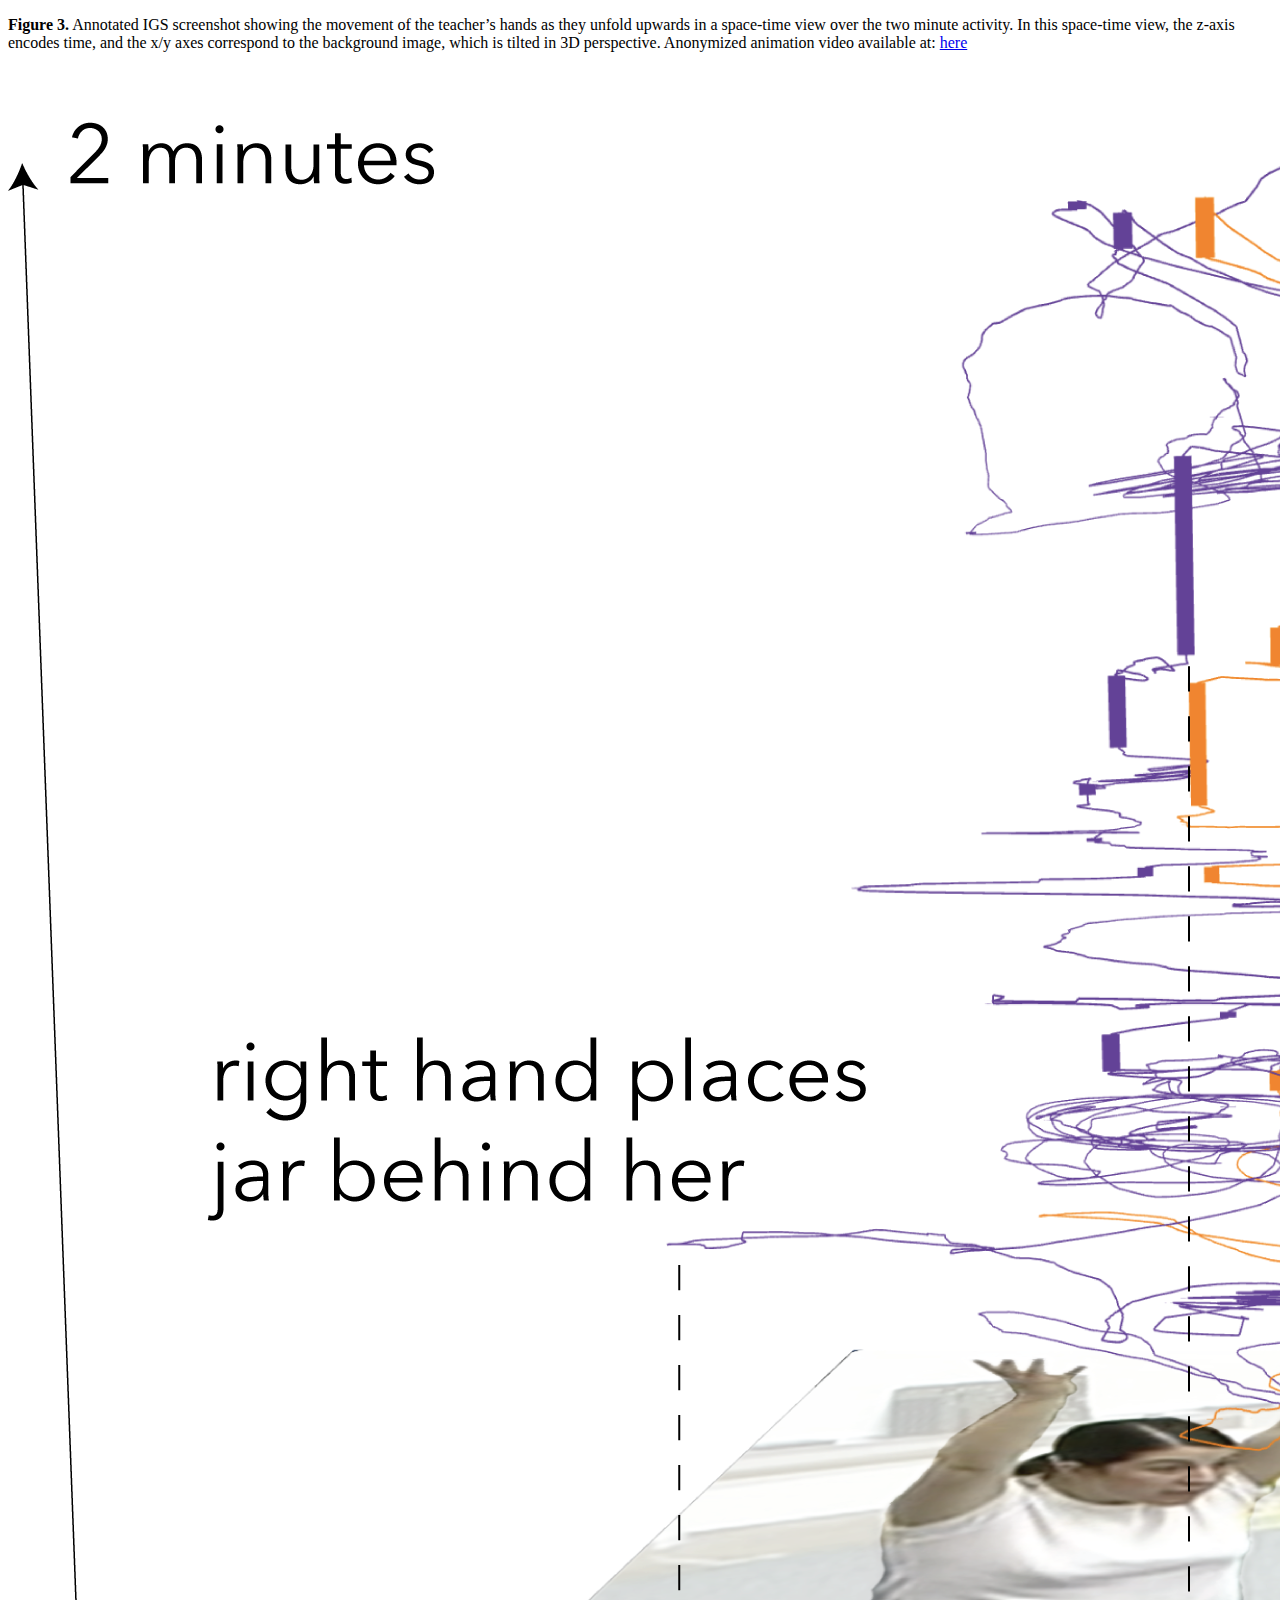
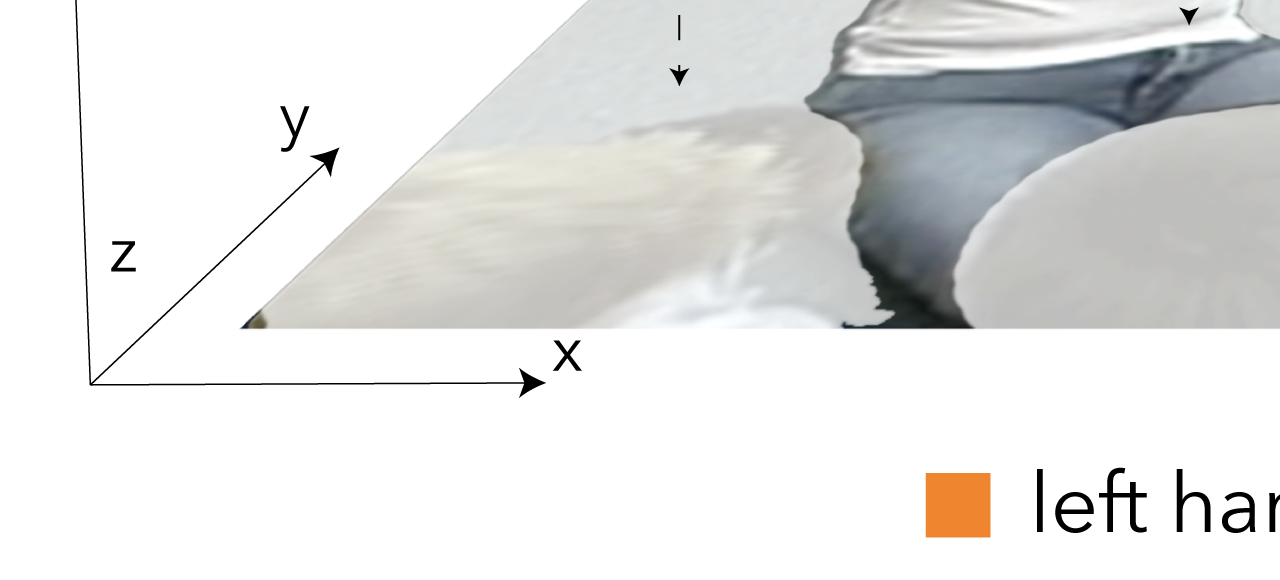
==== figure-3/index.html @ 5fbcd6fa "Update index.html" ====
<!DOCTYPE html>
<html lang="en">

<head>
    <meta name="viewport" content="width=device-width, initial-scale=1.0">
    <link rel="stylesheet" type="text/css" href="../css/image.css">
</head>

<body>
    <div class="figure">
        <p><strong>Figure 3.</strong> Annotated IGS screenshot showing the movement of the teacher’s hands as they unfold upwards in a space-time view over the two minute activity. In this space-time view, the z-axis encodes time, and the x/y axes correspond to the background image, which is tilted in 3D perspective. Anonymized animation video available at: <a href="https://youtu.be/KZyzJ3IEUpw">here</a></p>
        <img src="../images/Fig_3.png" alt="figure-3">
    </div>
</body>

</html>
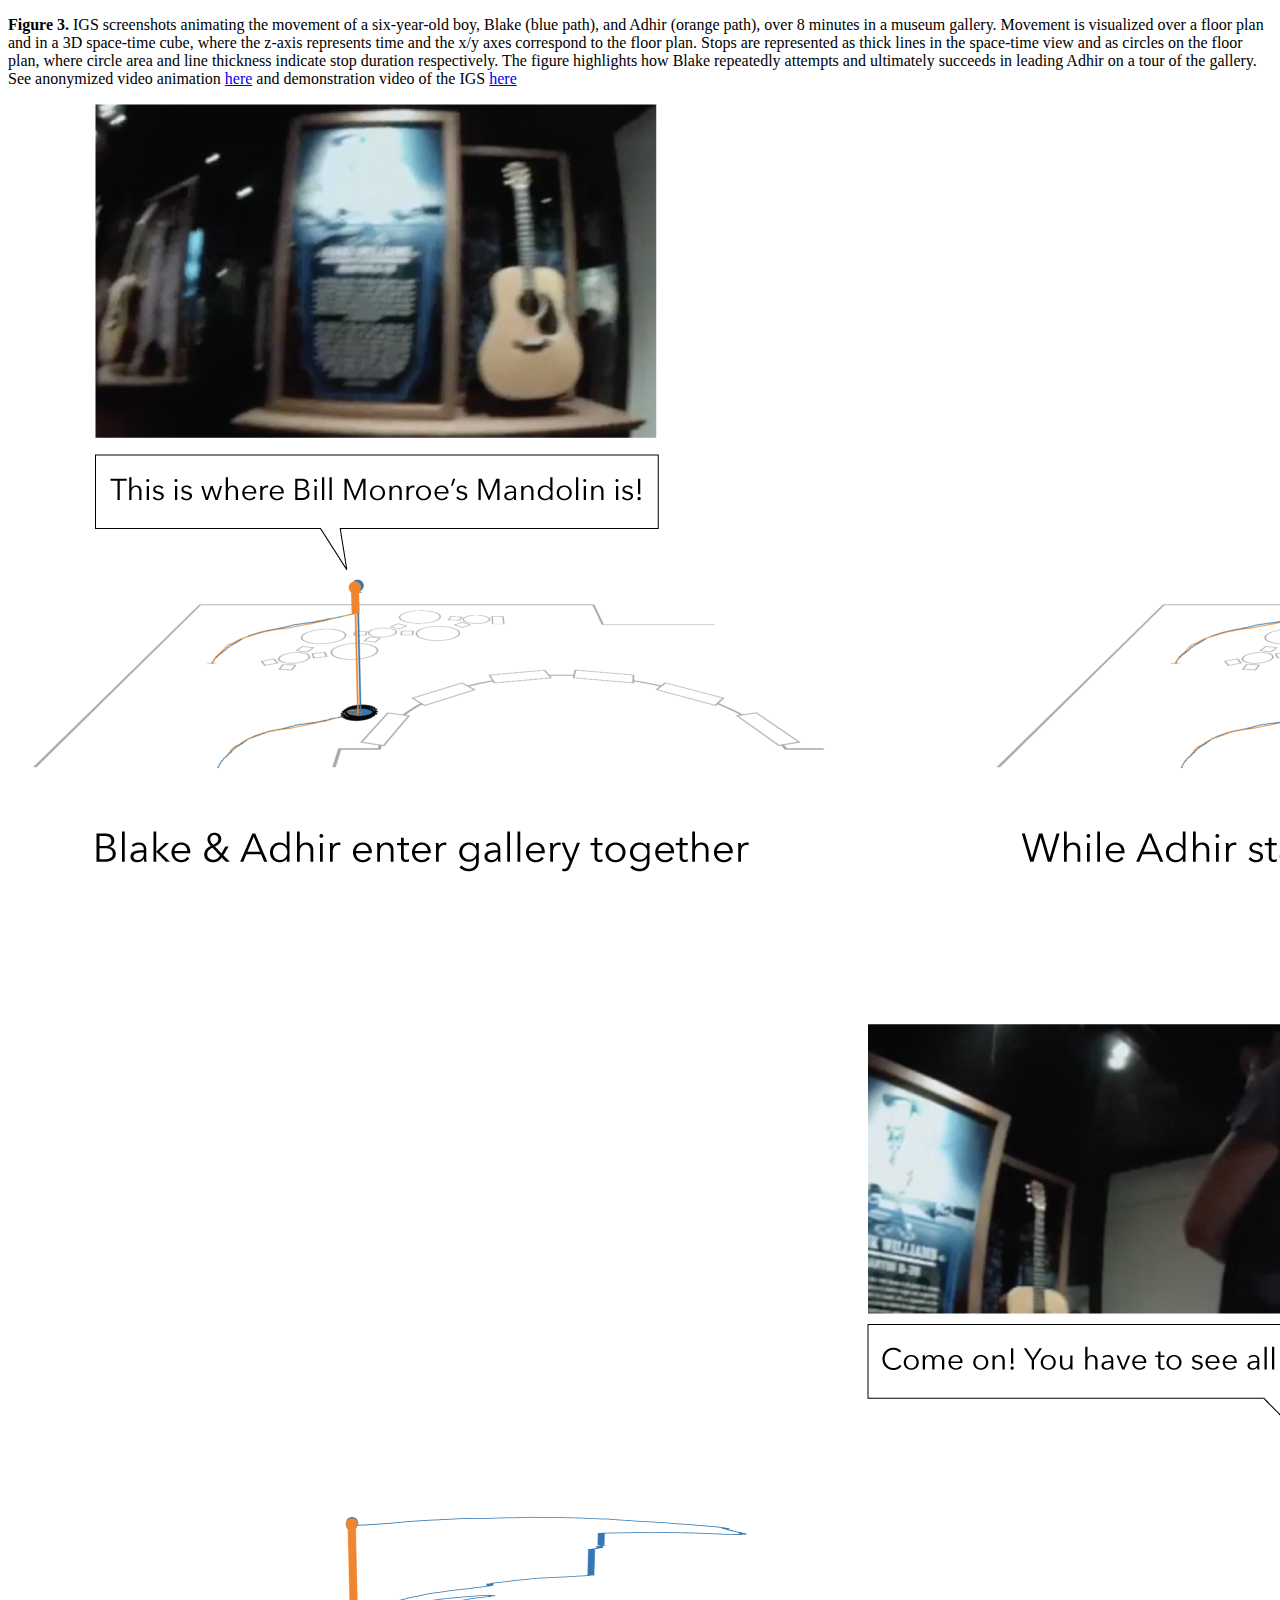
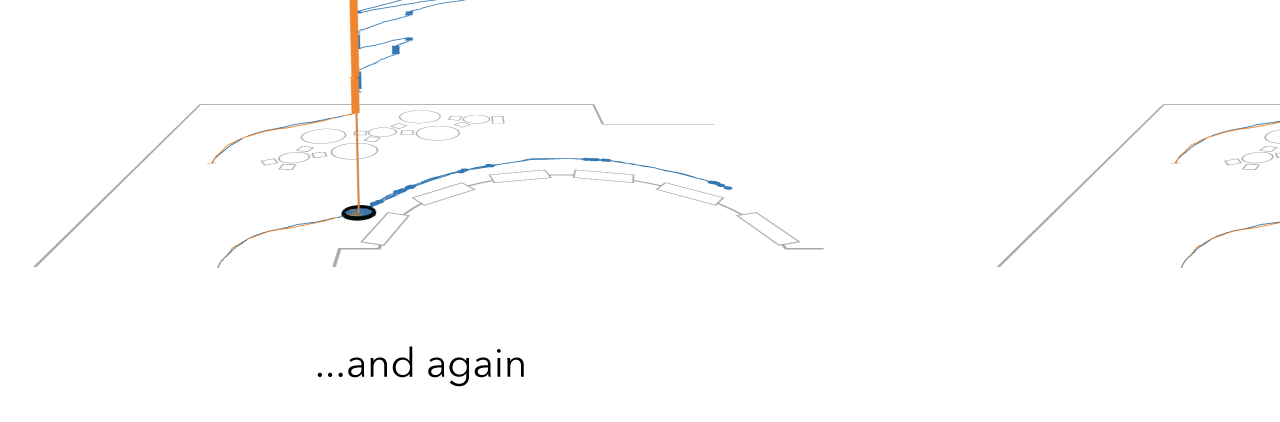
==== commit 56e932ad: "Update index.html" ====
--- a/figure-3/index.html
+++ b/figure-3/index.html
@@ -8,7 +8,7 @@
 
 <body>
     <div class="figure">
-        <p><strong>Figure 3.</strong> Annotated IGS screenshot showing the movement of the teacher’s hands as they unfold upwards in a space-time view over the two minute activity. In this space-time view, the z-axis encodes time, and the x/y axes correspond to the background image, which is tilted in 3D perspective. Anonymized animation video available at: <a href="https://youtu.be/KZyzJ3IEUpw">here</a></p>
+        <p><strong>Figure 3.</strong> IGS screenshots animating the movement of a six-year-old boy, Blake (blue path), and Adhir (orange path), over 8 minutes in a museum gallery. Movement is visualized over a floor plan and in a 3D space-time cube, where the z-axis represents time and the x/y axes correspond to the floor plan. Stops are represented as thick lines in the space-time view and as circles on the floor plan, where circle area and line thickness indicate stop duration respectively. The figure highlights how Blake repeatedly attempts and ultimately succeeds in leading Adhir on a tour of the gallery. See anonymized video animation <a href="https://youtu.be/FMYALX6WP4I">here</a> and demonstration video of the IGS <a href="https://youtu.be/26XkoTtH5w0">here</a></p>
         <img src="../images/Fig_3.png" alt="figure-3">
     </div>
 </body>
